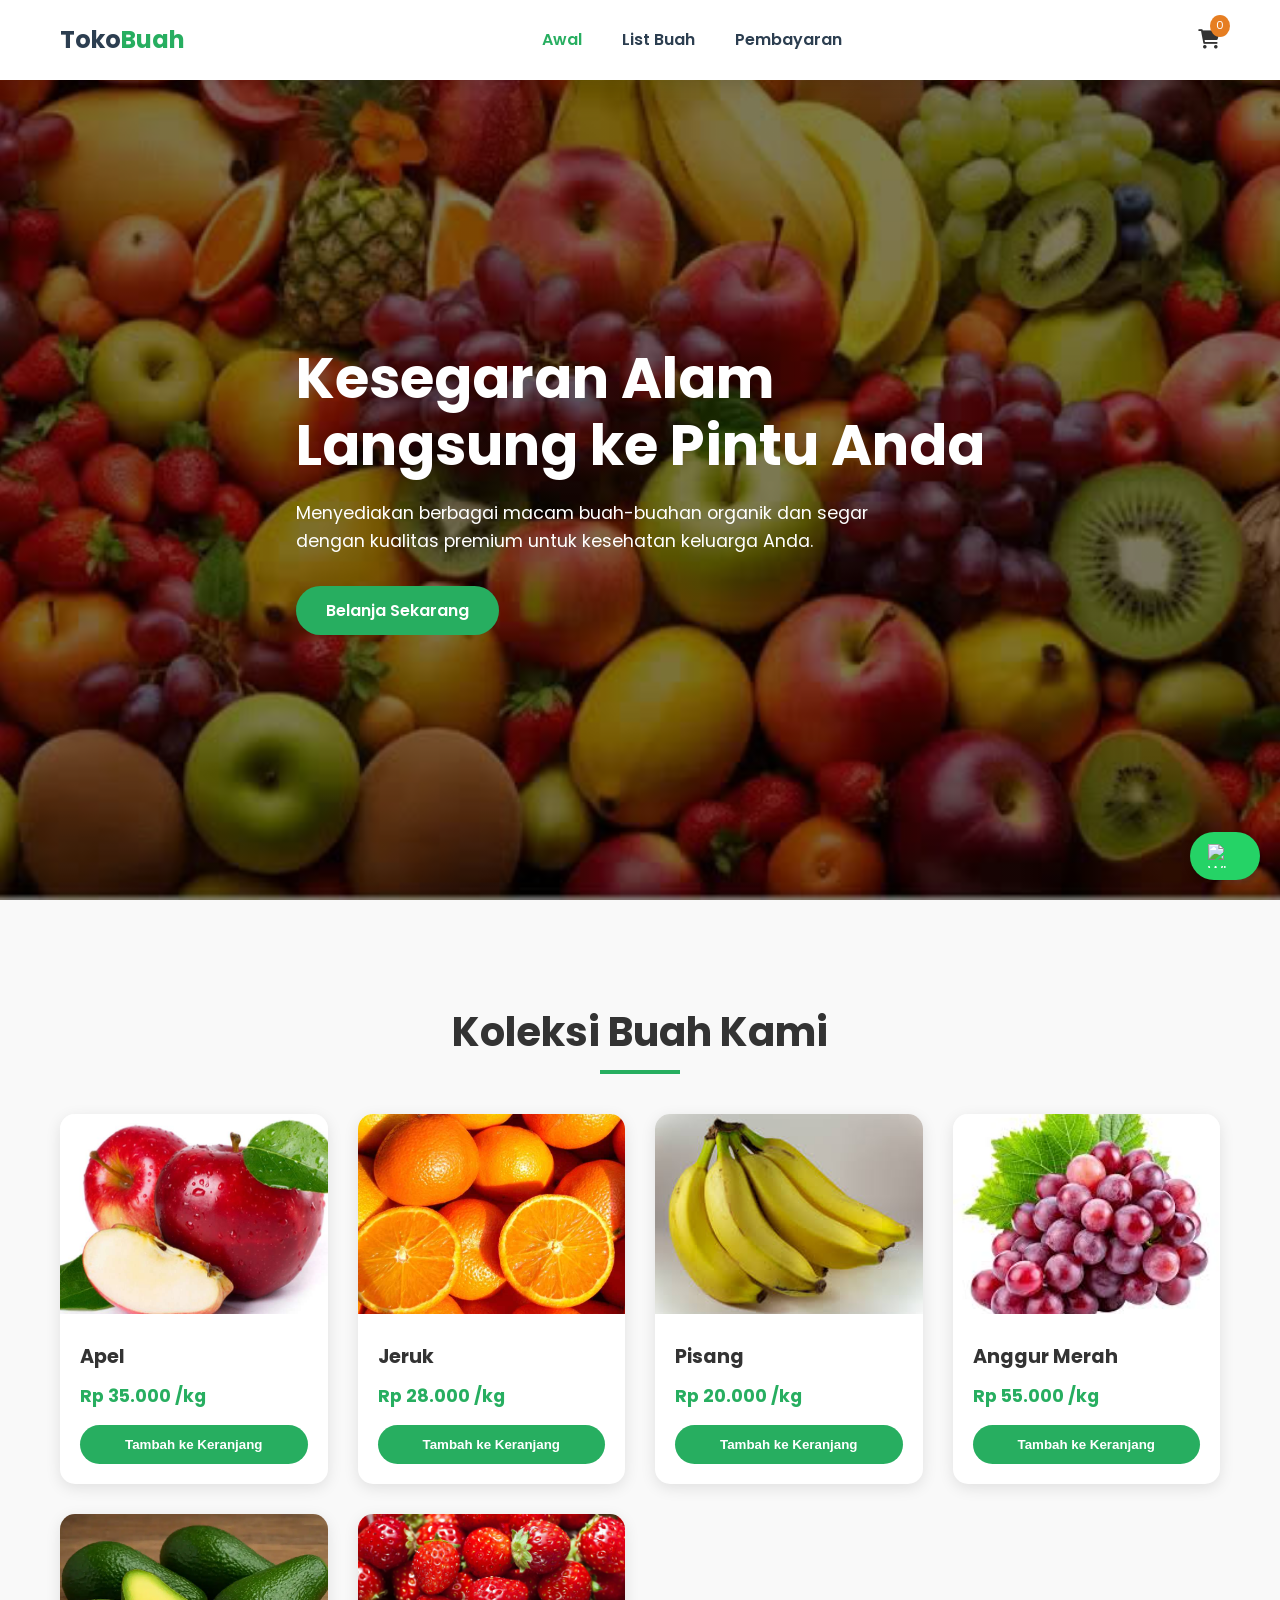
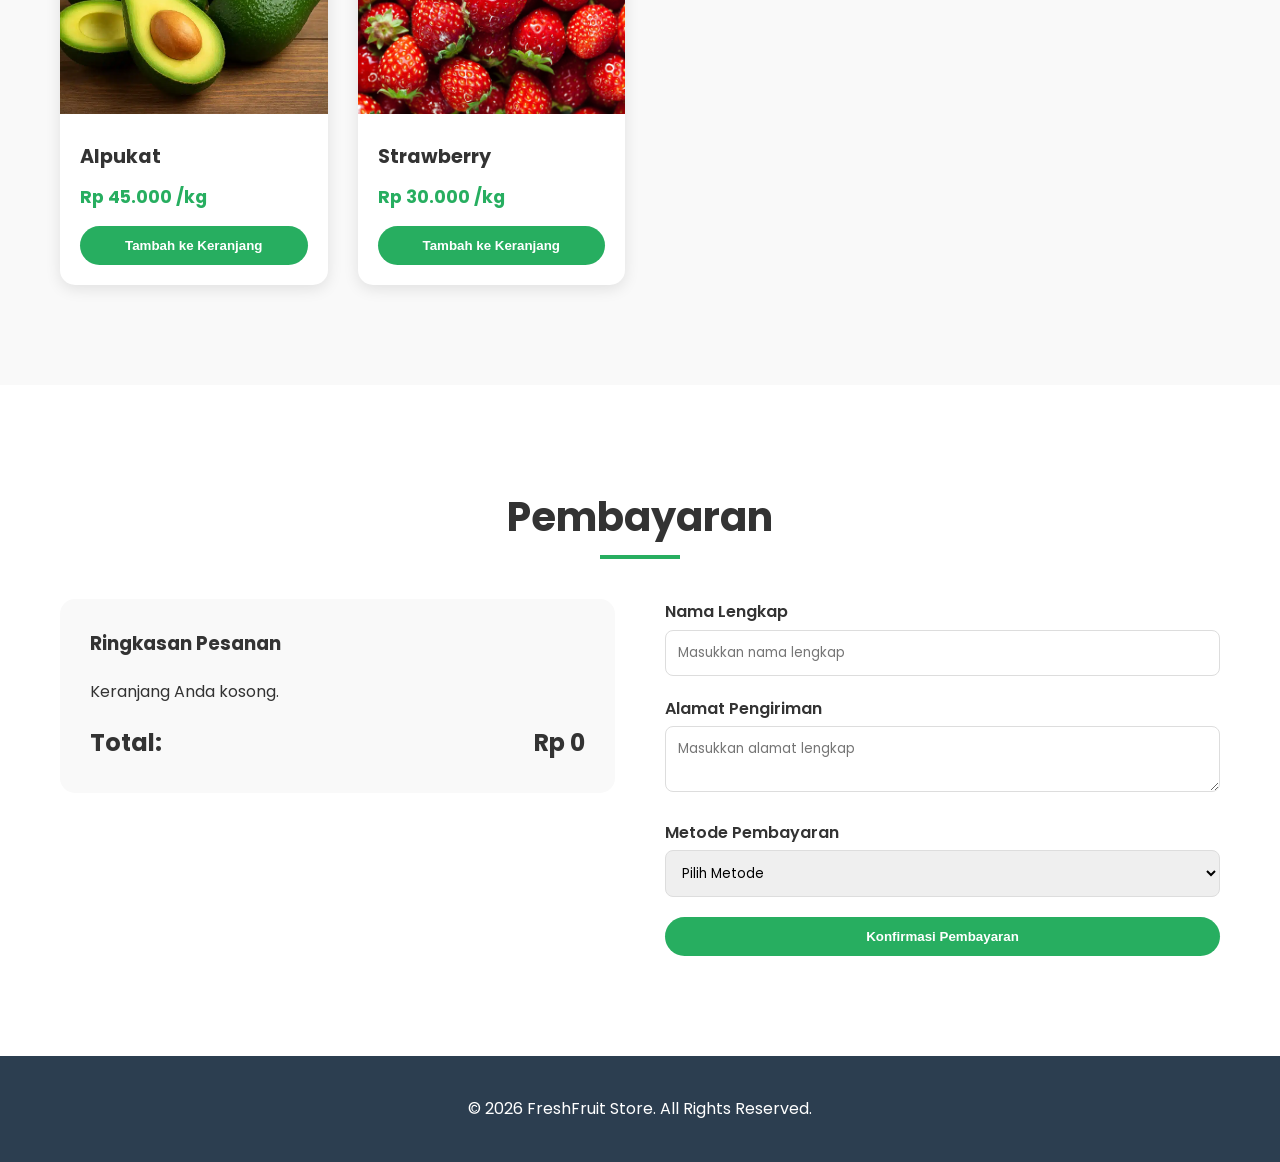
==== index.html @ bcaa4d86 "Add files via upload" ====
<!DOCTYPE html>
<html lang="id">
<head>
    <meta charset="UTF-8">
    <meta name="viewport" content="width=device-width, initial-scale=1.0">
    <title>FreshFruit - Toko Buah Segar Pilihan</title>
    <link rel="stylesheet" href="styles.css">
    <link rel="preconnect" href="https://fonts.googleapis.com">
    <link rel="preconnect" href="https://fonts.gstatic.com" crossorigin>
    <link href="https://fonts.googleapis.com/css2?family=Poppins:wght@300;400;600;700&display=swap" rel="stylesheet">
    <link rel="stylesheet" href="https://cdnjs.cloudflare.com/ajax/libs/font-awesome/6.0.0/css/all.min.css">
    <title>Tombol Whatsapp</title>
</head>
<body>
    <nav class="navbar">
        <div class="container navbar__container">
            <a href="#" class="navbar__logo">Toko<span>Buah</span></a>
            <ul class="navbar__menu">
                <li><a href="#home" class="navbar__link active">Awal</a></li>
                <li><a href="#list" class="navbar__link">List Buah</a></li>
                <li><a href="#checkout" class="navbar__link">Pembayaran</a></li>
            </ul>
            <div class="navbar__cart">
                <i class="fas fa-shopping-cart"></i>
                <span id="cart-count">0</span>
            </div>
        </div>
    </nav>

    <section id="home" class="hero">
        <div class="container hero__content">
            <h1>Kesegaran Alam <br>Langsung ke Pintu Anda</h1>
            <p>Menyediakan berbagai macam buah-buahan organik dan segar dengan kualitas premium untuk kesehatan keluarga Anda.</p>
            <a href="#list" class="btn btn--primary">Belanja Sekarang</a>
        </div>
    </section>

    <section id="list" class="products">
        <div class="container">
            <h2 class="section-title">Koleksi Buah Kami</h2>
            <div class="products__grid" id="product-grid">
                
            </div>
        </div>
    </section>

    <section id="checkout" class="checkout">
        <div class="container">
            <h2 class="section-title">Pembayaran</h2>
            <div class="checkout__wrapper">
                <div class="checkout__summary">
                    <h3>Ringkasan Pesanan</h3>
                    <div id="cart-items" class="cart-items-list">
                        <p class="empty-msg">Keranjang Anda kosong.</p>
                    </div>
                    <div class="checkout__total">
                        <span>Total:</span>
                        <span id="total-price">Rp 0</span>
                    </div>
                </div>
                <form id="payment-form" class="checkout__form">
                    <div class="form-group">
                        <label>Nama Lengkap</label>
                        <input type="text" placeholder="Masukkan nama lengkap" required>
                    </div>
                    <div class="form-group">
                        <label>Alamat Pengiriman</label>
                        <textarea placeholder="Masukkan alamat lengkap" required></textarea>
                    </div>
                    <div class="form-group">
                        <label>Metode Pembayaran</label>
                        <select required>
                            <option value="">Pilih Metode</option>
                            <option value="transfer">Transfer Bank</option>
                            <option value="e-wallet">E-Wallet (OVO/Dana)</option>
                            <option value="cod">Bayar di Tempat (COD)</option>
                        </select>
                    </div>
                    <button type="submit" class="btn btn--success btn--full">Konfirmasi Pembayaran</button>
                </form>
            </div>
        </div>
    </section>

    <footer class="footer">
        <div class="container">
            <p>&copy; 2026 FreshFruit Store. All Rights Reserved.</p>
        </div>
    </footer>
    
</a>
<a href="https://wa.me/6285812775808" target="_blank" class="wa-button">
  <img src="https://cdn-icons-png.flaticon.com/512/733/733585.png" alt="WhatsApp">
  
</a>

    <script src="script.js"></script>
    
</body>
</html>
---- styles.css ----
:root {
    --primary-color: #27ae60;
    --secondary-color: #2ecc71;
    --dark-color: #2c3e50;
    --light-color: #f9f9f9;
    --accent-color: #e67e22;
    --text-color: #333;
    --white: #ffffff;
    --shadow: 0 4px 15px rgba(0,0,0,0.1);
    --transition: all 0.3s ease;
}

* {
    margin: 0;
    padding: 0;
    box-sizing: border-box;
}

body {
    font-family: 'Poppins', sans-serif;
    line-height: 1.6;
    color: var(--text-color);
    background-color: #fff;
    scroll-behavior: smooth;
}

.container {
    max-width: 1200px;
    margin: 0 auto;
    padding: 0 20px;
}

/* Navbar */
.navbar {
    background: var(--white);
    height: 80px;
    display: flex;
    align-items: center;
    position: fixed;
    top: 0;
    width: 100%;
    z-index: 1000;
    box-shadow: var(--shadow);
}

.navbar__container {
    display: flex;
    justify-content: space-between;
    align-items: center;
    width: 100%;
}

.navbar__logo {
    font-size: 1.5rem;
    font-weight: 700;
    text-decoration: none;
    color: var(--dark-color);
}

.navbar__logo span {
    color: var(--primary-color);
}

.navbar__menu {
    display: flex;
    list-style: none;
}

.navbar__link {
    text-decoration: none;
    color: var(--dark-color);
    font-weight: 600;
    padding: 10px 20px;
    transition: var(--transition);
}

.navbar__link:hover, .navbar__link.active {
    color: var(--primary-color);
}

.navbar__cart {
    position: relative;
    cursor: pointer;
    font-size: 1.2rem;
}

#cart-count {
    position: absolute;
    top: -10px;
    right: -10px;
    background: var(--accent-color);
    color: white;
    font-size: 0.7rem;
    padding: 2px 6px;
    border-radius: 50%;
}

/* Hero */
.hero {
    height: 100vh;
    background: linear-gradient(rgba(0,0,0,0.5), rgba(0,0,0,0.5)), url('pngtree-many-fruits-are-placed-next-to-each-other-in-different-piles-image_2972213.jpg') center/cover;
    display: flex;
    align-items: center;
    color: var(--white);
    padding-top: 80px;
}

.hero__content h1 {
    font-size: 3.5rem;
    margin-bottom: 20px;
    line-height: 1.2;
}

.hero__content p {
    font-size: 1.1rem;
    margin-bottom: 30px;
    max-width: 600px;
}

/* Products */
.products {
    padding: 100px 0;
    background: var(--light-color);
}

.section-title {
    text-align: center;
    margin-bottom: 50px;
    font-size: 2.5rem;
    position: relative;
}

.section-title::after {
    content: '';
    width: 80px;
    height: 4px;
    background: var(--primary-color);
    position: absolute;
    bottom: -10px;
    left: 50%;
    transform: translateX(-50%);
}

.products__grid {
    display: grid;
    grid-template-columns: repeat(auto-fit, minmax(250px, 1fr));
    gap: 30px;
}

.card {
    background: var(--white);
    border-radius: 15px;
    overflow: hidden;
    box-shadow: var(--shadow);
    transition: var(--transition);
}

.card:hover {
    transform: translateY(-10px);
}

.card__img {
    width: 100%;
    height: 200px;
    object-fit: cover;
}

.card__info {
    padding: 20px;
}

.card__title {
    font-size: 1.2rem;
    margin-bottom: 10px;
}

.card__price {
    color: var(--primary-color);
    font-weight: 700;
    font-size: 1.1rem;
    margin-bottom: 15px;
    display: block;
}

/* Buttons */
.btn {
    display: inline-block;
    padding: 12px 30px;
    border-radius: 30px;
    text-decoration: none;
    font-weight: 600;
    cursor: pointer;
    transition: var(--transition);
    border: none;
}

.btn--primary {
    background: var(--primary-color);
    color: var(--white);
}

.btn--primary:hover {
    background: var(--secondary-color);
}

.btn--success {
    background: var(--primary-color);
    color: white;
}

.btn--full {
    width: 100%;
}

/* Checkout */
.checkout {
    padding: 100px 0;
}

.checkout__wrapper {
    display: grid;
    grid-template-columns: 1fr 1fr;
    gap: 50px;
    align-items: start;
}

.checkout__summary {
    background: var(--light-color);
    padding: 30px;
    border-radius: 15px;
}

.cart-items-list {
    margin: 20px 0;
}

.cart-item {
    display: flex;
    justify-content: space-between;
    margin-bottom: 10px;
    padding-bottom: 10px;
    border-bottom: 1px solid #ddd;
}

.checkout__total {
    font-size: 1.5rem;
    font-weight: 700;
    display: flex;
    justify-content: space-between;
    margin-top: 20px;
}

.form-group {
    margin-bottom: 20px;
}

.form-group label {
    display: block;
    margin-bottom: 5px;
    font-weight: 600;
}

.form-group input, .form-group textarea, .form-group select {
    width: 100%;
    padding: 12px;
    border: 1px solid #ddd;
    border-radius: 8px;
    font-family: inherit;
}

.footer {
    background: var(--dark-color);
    color: white;
    text-align: center;
    padding: 40px 0;
}

@media (max-width: 768px) {
    .checkout__wrapper {
        grid-template-columns: 1fr;
    }
    .hero__content h1 {
        font-size: 2.5rem;
    }
    .navbar__menu {
        display: none; /* Simplification for mobile */
    }

}
.wa-button {
  position: fixed;
  bottom: 20px;
  right: 20px;
  background-color: #25D366;
  color: white;
  border-radius: 50px;
  padding: 12px 18px;
  display: flex;
  align-items: center;
  text-decoration: none;
  font-family: Arial, sans-serif;
  box-shadow: 0 4px 6px rgba(0,0,0,0.2);
  transition: 0.3s;
}

.wa-button:hover {
  background-color: #1ebe5d;
}

.wa-button img {
  width: 24px;
  height: 24px;
  margin-right: 10px;
}
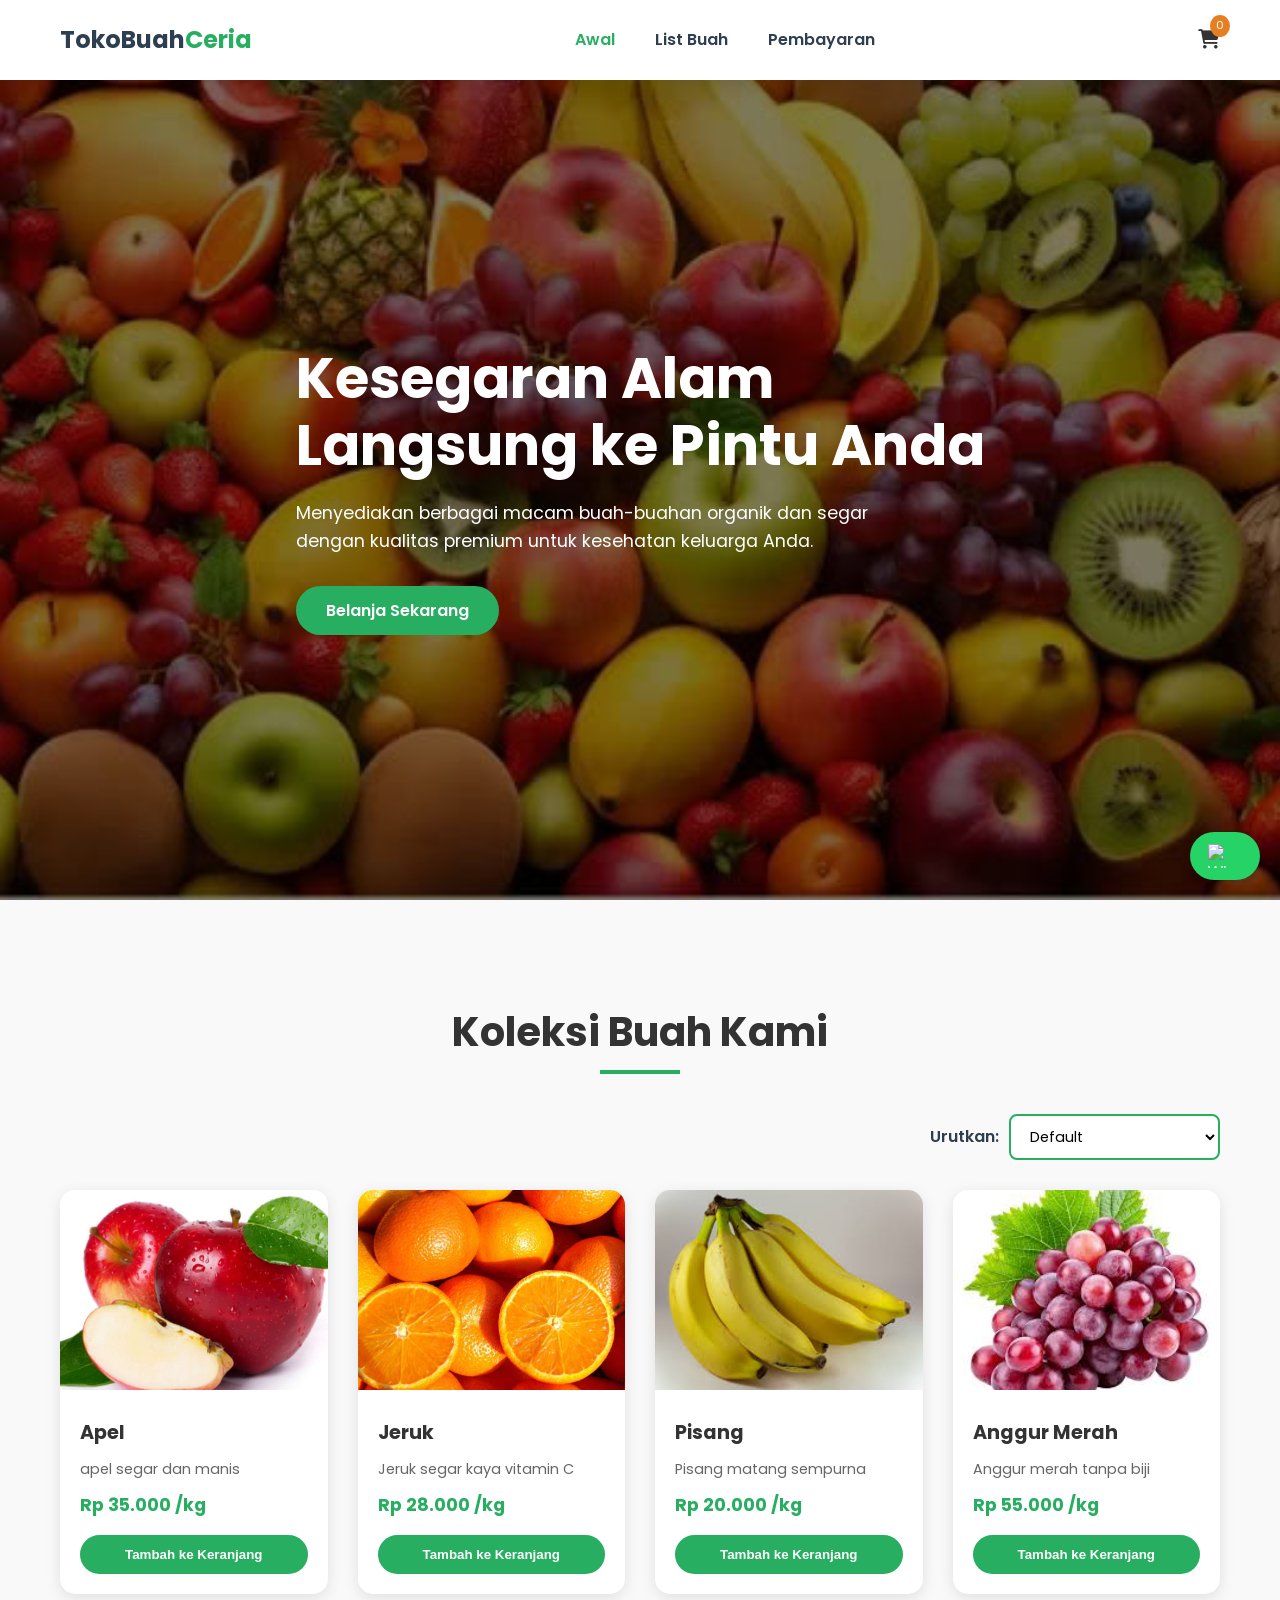
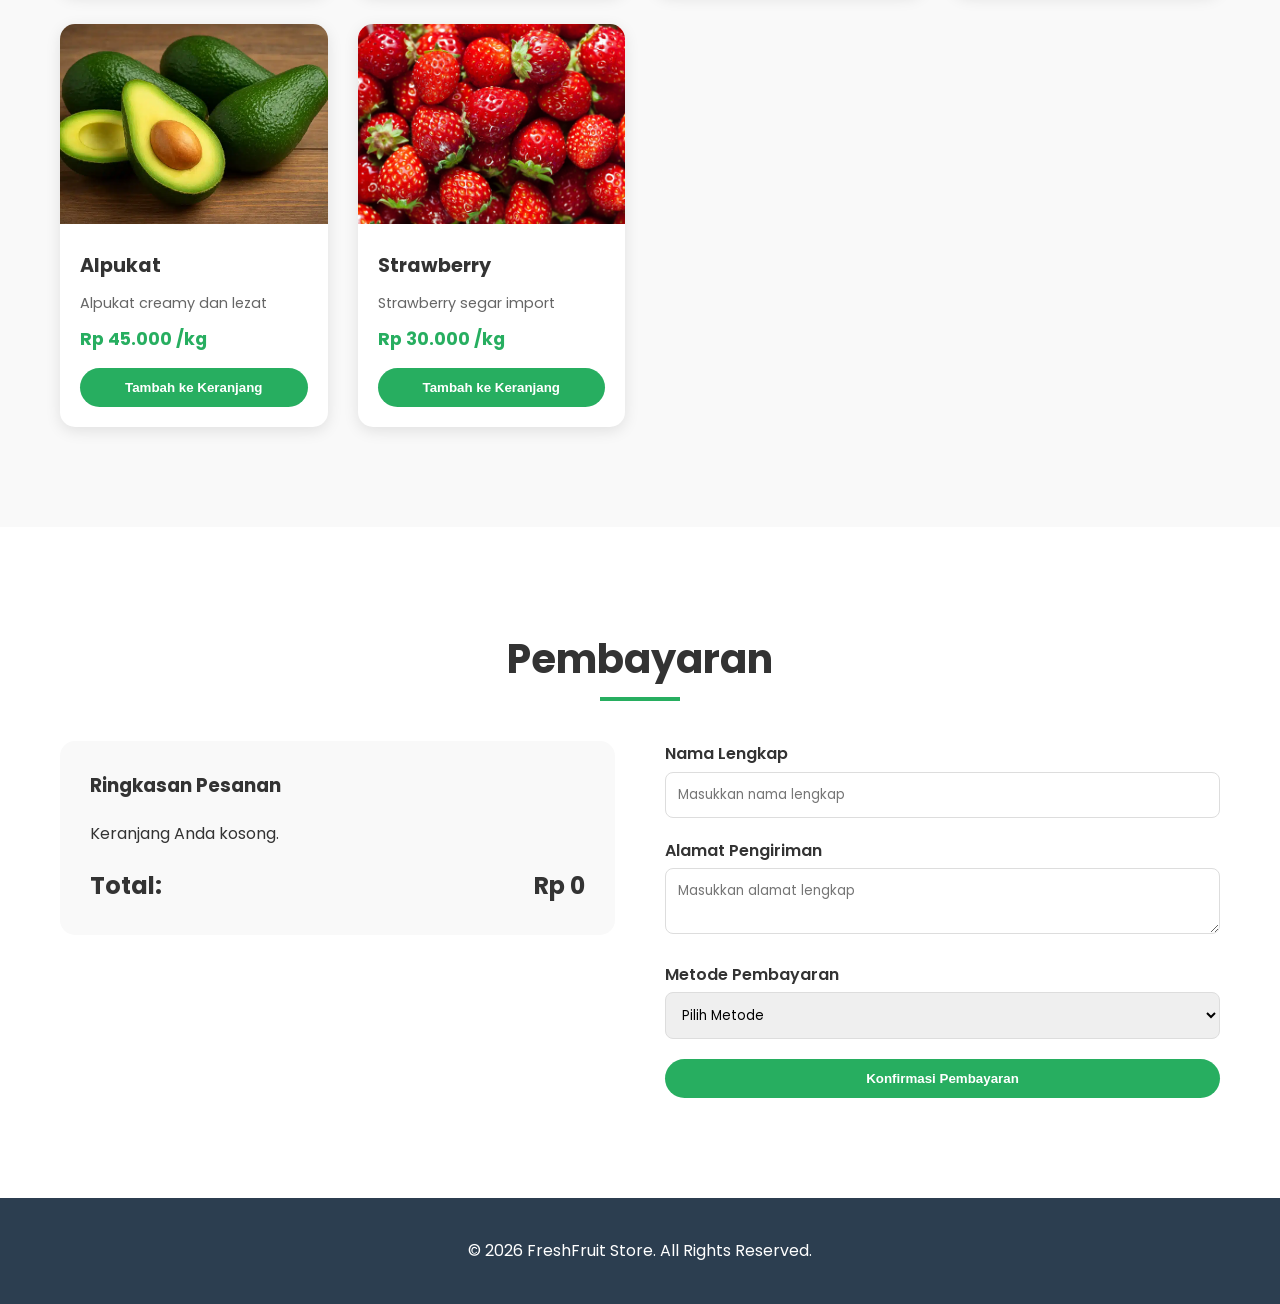
==== commit d2971641: "Add files via upload" ====
--- a/index.html
+++ b/index.html
@@ -14,7 +14,7 @@
 <body>
     <nav class="navbar">
         <div class="container navbar__container">
-            <a href="#" class="navbar__logo">Toko<span>Buah</span></a>
+            <a href="#" class="navbar__logo">TokoBuah<span>Ceria</span></a>
             <ul class="navbar__menu">
                 <li><a href="#home" class="navbar__link active">Awal</a></li>
                 <li><a href="#list" class="navbar__link">List Buah</a></li>
@@ -38,6 +38,14 @@
     <section id="list" class="products">
         <div class="container">
             <h2 class="section-title">Koleksi Buah Kami</h2>
+            <div class="products__sort">
+                <label for="sort-price">Urutkan:</label>
+                <select id="sort-price" class="sort-select" onchange="sortProducts(this.value)">
+                    <option value="default">Default</option>
+                    <option value="low-high">Termurah - Termahal</option>
+                    <option value="high-low">Termahal - Termurah</option>
+                </select>
+            </div>
             <div class="products__grid" id="product-grid">
                 
             </div>
@@ -94,7 +102,8 @@
   
 </a>
 
-    <script src="script.js"></script>
+     <script src="script.js"></script> 
+     <!-- <script src="coba.js"></script> -->
     
 </body>
 </html>
--- a/styles.css
+++ b/styles.css
@@ -123,6 +123,39 @@
     background: var(--light-color);
 }
 
+.products__sort {
+    display: flex;
+    align-items: center;
+    justify-content: flex-end;
+    margin-bottom: 30px;
+    gap: 10px;
+}
+
+.products__sort label {
+    font-weight: 600;
+    color: var(--dark-color);
+}
+
+.sort-select {
+    padding: 10px 15px;
+    border: 2px solid var(--primary-color);
+    border-radius: 8px;
+    font-family: 'Poppins', sans-serif;
+    font-size: 0.9rem;
+    background: var(--white);
+    cursor: pointer;
+    transition: var(--transition);
+}
+
+.sort-select:hover {
+    border-color: var(--secondary-color);
+}
+
+.sort-select:focus {
+    outline: none;
+    box-shadow: 0 0 0 3px rgba(39, 174, 96, 0.2);
+}
+
 .section-title {
     text-align: center;
     margin-bottom: 50px;
@@ -174,6 +207,12 @@
     margin-bottom: 10px;
 }
 
+.card__description {
+    color: #666;
+    font-size: 0.9rem;
+    margin-bottom: 10px;
+}
+
 .card__price {
     color: var(--primary-color);
     font-weight: 700;
@@ -236,10 +275,20 @@
 
 .cart-item {
     display: flex;
-    justify-content: space-between;
+    flex-direction: column;
     margin-bottom: 10px;
     padding-bottom: 10px;
     border-bottom: 1px solid #ddd;
+}
+
+.cart-item span:first-child {
+    font-weight: 600;
+}
+
+.cart-item p {
+    font-size: 0.85rem;
+    color: #666;
+    margin-top: 5px;
 }
 
 .checkout__total {
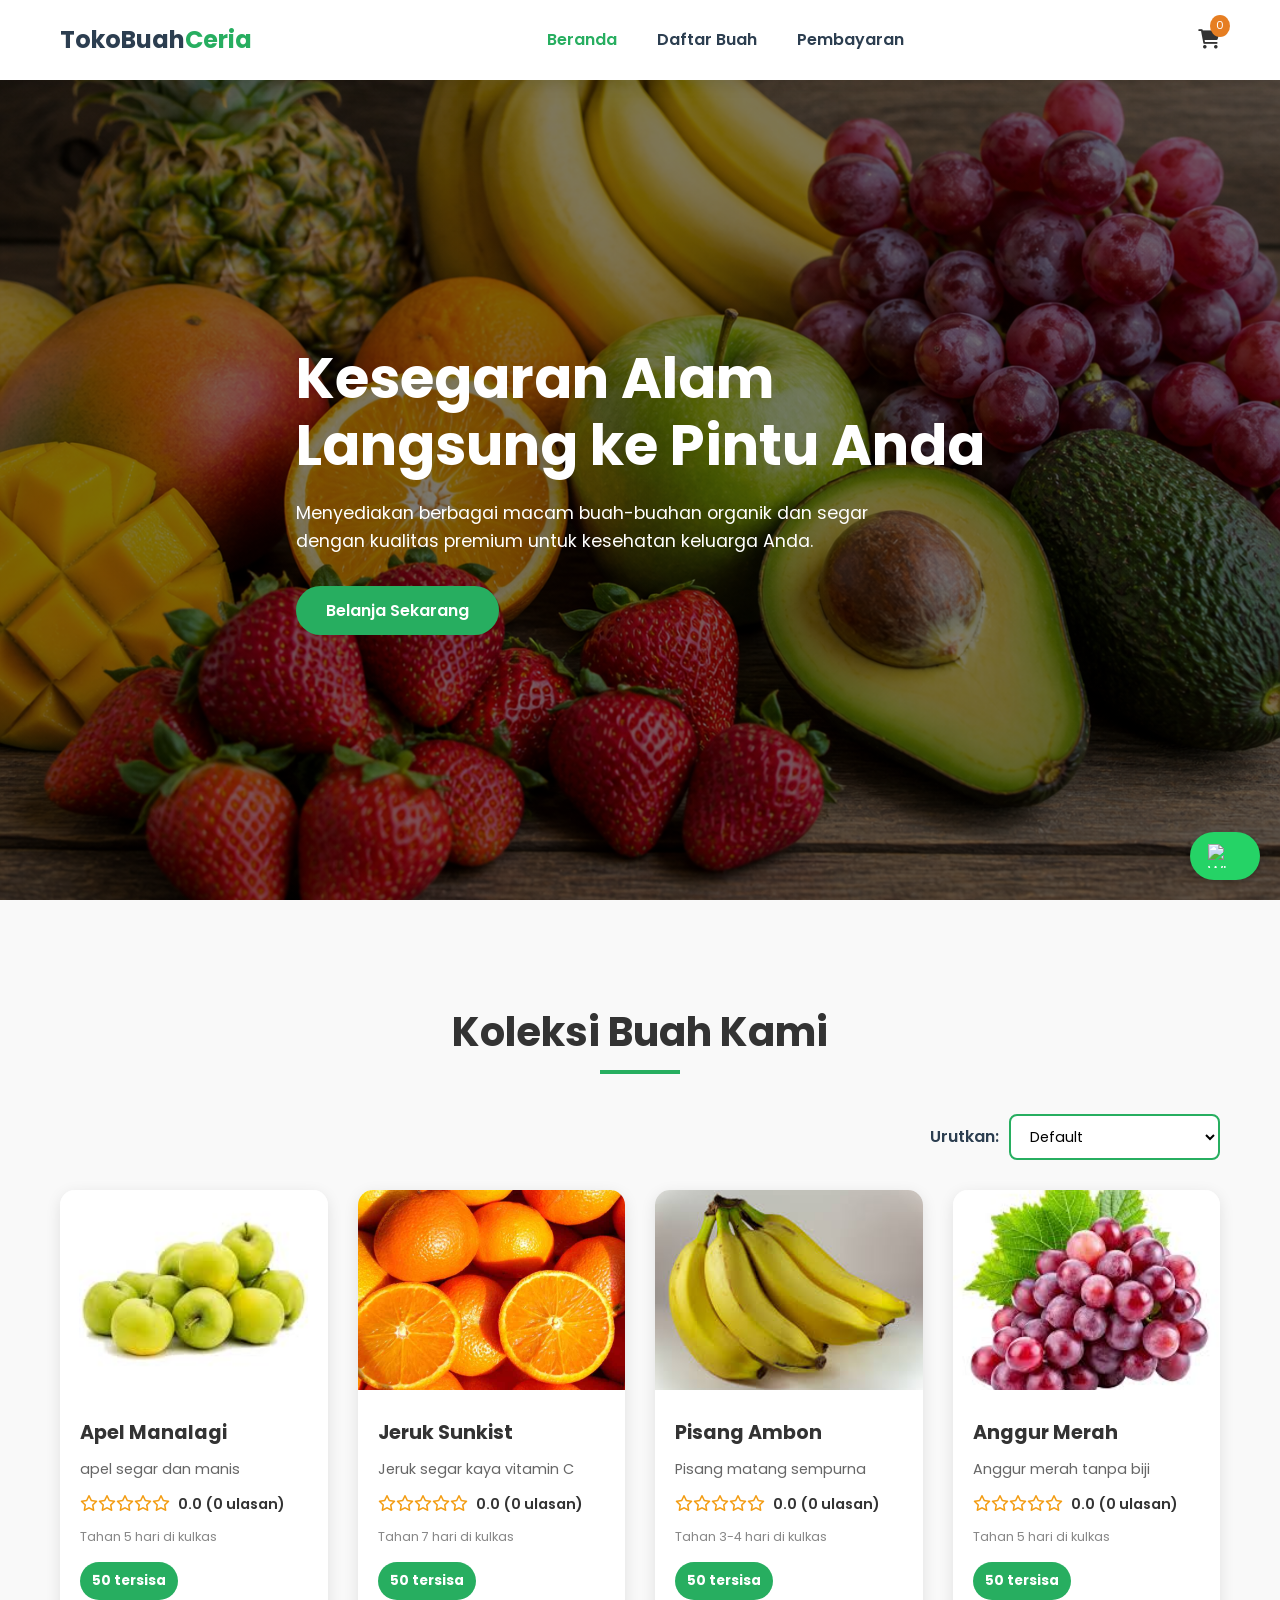
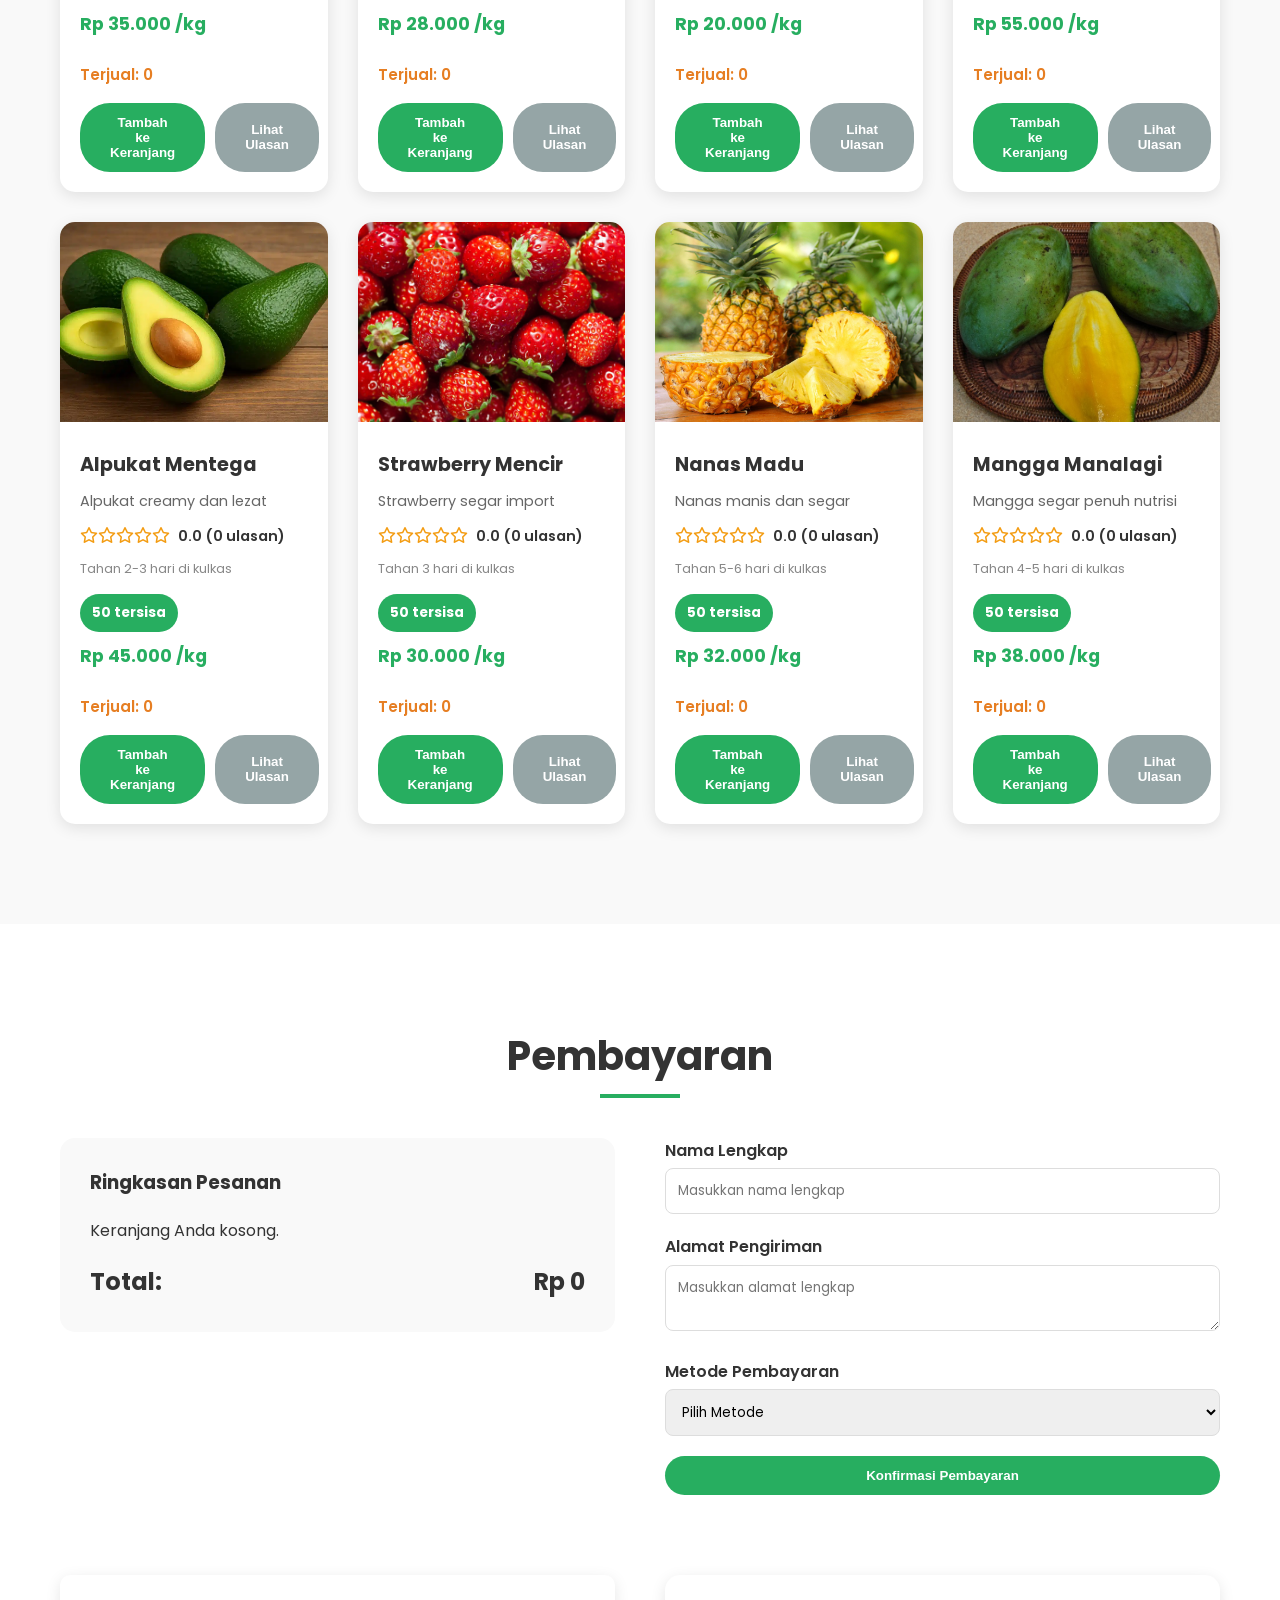
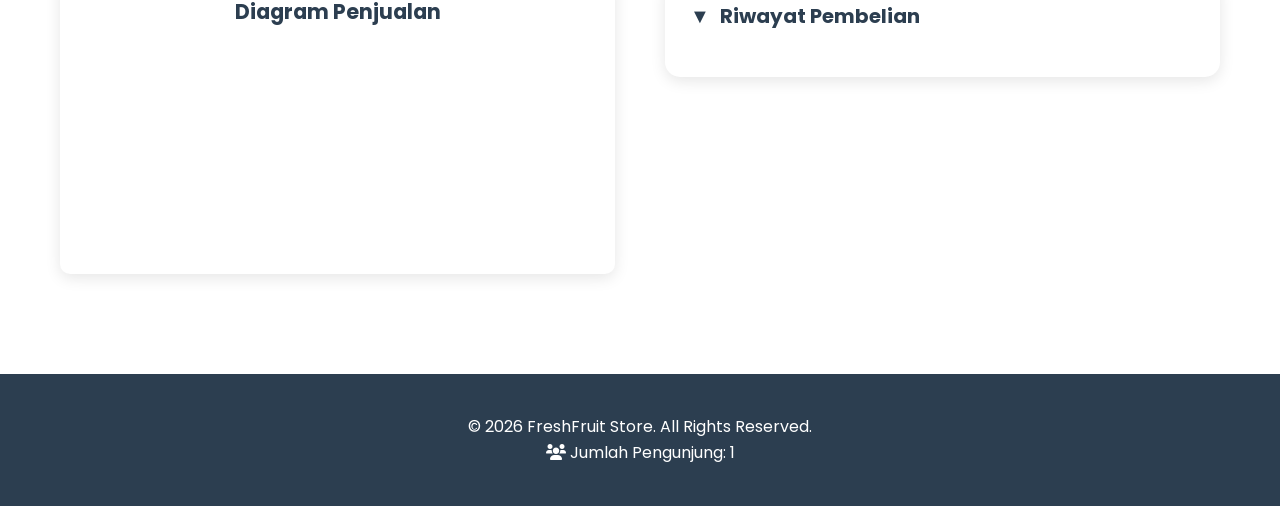
==== commit 2d05a4eb: "Add files via upload" ====
--- a/index.html
+++ b/index.html
@@ -1,4 +1,4 @@
-<!DOCTYPE html>
+<!DOCTYPE html> 
 <html lang="id">
 <head>
     <meta charset="UTF-8">
@@ -9,6 +9,7 @@
     <link rel="preconnect" href="https://fonts.gstatic.com" crossorigin>
     <link href="https://fonts.googleapis.com/css2?family=Poppins:wght@300;400;600;700&display=swap" rel="stylesheet">
     <link rel="stylesheet" href="https://cdnjs.cloudflare.com/ajax/libs/font-awesome/6.0.0/css/all.min.css">
+    <script src="https://cdn.jsdelivr.net/npm/chart.js"></script>
     <title>Tombol Whatsapp</title>
 </head>
 <body>
@@ -16,8 +17,8 @@
         <div class="container navbar__container">
             <a href="#" class="navbar__logo">TokoBuah<span>Ceria</span></a>
             <ul class="navbar__menu">
-                <li><a href="#home" class="navbar__link active">Awal</a></li>
-                <li><a href="#list" class="navbar__link">List Buah</a></li>
+                <li><a href="#home" class="navbar__link active">Beranda</a></li>
+                <li><a href="#list" class="navbar__link">Daftar Buah</a></li>
                 <li><a href="#checkout" class="navbar__link">Pembayaran</a></li>
             </ul>
             <div class="navbar__cart">
@@ -86,6 +87,16 @@
                     </div>
                     <button type="submit" class="btn btn--success btn--full">Konfirmasi Pembayaran</button>
                 </form>
+                <div class="checkout__chart">
+                    <h3>Diagram Penjualan</h3>
+                    <canvas id="salesChart" width="1000" height="400"></canvas>
+                </div>
+                <details class="checkout__history">
+                    <summary>Riwayat Pembelian</summary>
+                    <div id="purchase-history" class="history__list">
+                        <p class="empty-msg">Belum ada riwayat transaksi.</p>
+                    </div>
+                </details>
             </div>
         </div>
     </section>
@@ -93,17 +104,16 @@
     <footer class="footer">
         <div class="container">
             <p>&copy; 2026 FreshFruit Store. All Rights Reserved.</p>
+            <p class="visitor-counter">
+                <i class="fas fa-users"></i> Jumlah Pengunjung: <span id="visitor-count">0</span>
+            </p>
         </div>
     </footer>
     
-</a>
 <a href="https://wa.me/6285812775808" target="_blank" class="wa-button">
   <img src="https://cdn-icons-png.flaticon.com/512/733/733585.png" alt="WhatsApp">
-  
 </a>
 
-     <script src="script.js"></script> 
-     <!-- <script src="coba.js"></script> -->
-    
+    <script src="script.js"></script>
 </body>
 </html>
--- a/styles.css
+++ b/styles.css
@@ -95,10 +95,14 @@
     border-radius: 50%;
 }
 
+.navbar__cart:hover {
+    color: var(--primary-color);
+}
+
 /* Hero */
 .hero {
     height: 100vh;
-    background: linear-gradient(rgba(0,0,0,0.5), rgba(0,0,0,0.5)), url('pngtree-many-fruits-are-placed-next-to-each-other-in-different-piles-image_2972213.jpg') center/cover;
+    background: linear-gradient(rgba(0,0,0,0.5), rgba(0,0,0,0.5)), url('ChatGPT Image May 5, 2026, 01_21_24 PM.png') center/cover;
     display: flex;
     align-items: center;
     color: var(--white);
@@ -121,6 +125,14 @@
 .products {
     padding: 100px 0;
     background: var(--light-color);
+}
+
+.card__sold {
+    display: inline-block;
+    margin-top: 10px;
+    font-size: 0.95rem;
+    color: var(--accent-color);
+    font-weight: 600;
 }
 
 .products__sort {
@@ -213,12 +225,63 @@
     margin-bottom: 10px;
 }
 
+.card__rating {
+    display: flex;
+    align-items: center;
+    gap: 8px;
+    margin-bottom: 10px;
+}
+
+.stars {
+    color: #f39c12;
+    font-size: 1rem;
+}
+
+.rating-value {
+    font-size: 0.9rem;
+    color: var(--text-color);
+    font-weight: 600;
+}
+
+.card__shelf-life {
+    display: block;
+    font-size: 0.8rem;
+    color: #888;
+    margin-bottom: 5px;
+}
+
 .card__price {
     color: var(--primary-color);
     font-weight: 700;
     font-size: 1.1rem;
     margin-bottom: 15px;
     display: block;
+}
+
+.card__stock {
+    display: inline-block;
+    margin: 10px 0;
+    padding: 8px 12px;
+    border-radius: 999px;
+    font-size: 0.85rem;
+    font-weight: 700;
+    color: var(--white);
+}
+
+.card__stock--high {
+    background: #27ae60;
+}
+
+.card__stock--medium {
+    background: #f39c12;
+}
+
+.card__stock--low {
+    background: #e67e22;
+}
+
+.card__stock--out {
+    background: #c0392b;
 }
 
 /* Buttons */
@@ -247,6 +310,18 @@
     color: white;
 }
 
+.btn--danger {
+    background: #e74c3c;
+    color: #ffffff;
+    padding: 8px 16px;
+    border-radius: 20px;
+    font-size: 0.85rem;
+}
+
+.btn--danger:hover {
+    background: #c0392b;
+}
+
 .btn--full {
     width: 100%;
 }
@@ -281,6 +356,14 @@
     border-bottom: 1px solid #ddd;
 }
 
+.cart-item__top {
+    display: flex;
+    justify-content: space-between;
+    align-items: center;
+    gap: 10px;
+    margin-bottom: 8px;
+}
+
 .cart-item span:first-child {
     font-weight: 600;
 }
@@ -297,6 +380,96 @@
     display: flex;
     justify-content: space-between;
     margin-top: 20px;
+}
+
+.checkout__chart {
+    margin-top: 30px;
+    padding: 20px;
+    background: var(--white);
+    border-radius: 10px;
+    box-shadow: var(--shadow);
+    display: flex;
+    flex-direction: column;
+    align-items: center;
+}
+
+.checkout__chart h3 {
+    margin-bottom: 20px;
+    font-size: 1.3rem;
+    color: var(--dark-color);
+    text-align: center;
+}
+
+.checkout__chart canvas {
+    max-width: 100%;
+    height: auto;
+}
+
+.checkout__history {
+    margin-top: 30px;
+    padding: 25px;
+    background: var(--white);
+    border-radius: 15px;
+    box-shadow: var(--shadow);
+}
+
+.checkout__history summary {
+    font-size: 1.25rem;
+    font-weight: 700;
+    color: var(--dark-color);
+    cursor: pointer;
+    margin-bottom: 20px;
+    list-style: none;
+}
+
+.checkout__history summary::-webkit-details-marker {
+    display: none;
+}
+
+.checkout__history summary::before {
+    content: '▼';
+    display: inline-block;
+    margin-right: 10px;
+    transition: transform 0.3s ease;
+}
+
+.checkout__history[open] summary::before {
+    transform: rotate(180deg);
+}
+
+.history__list {
+    display: grid;
+    gap: 15px;
+}
+
+.history-item {
+    background: var(--light-color);
+    border-radius: 12px;
+    padding: 18px;
+}
+
+.history-item__header {
+    display: flex;
+    justify-content: space-between;
+    align-items: center;
+    gap: 20px;
+    margin-bottom: 12px;
+}
+
+.history-item__date {
+    font-weight: 700;
+    color: var(--dark-color);
+}
+
+.history-item__total {
+    font-weight: 700;
+    color: var(--primary-color);
+}
+
+.history-item__details p {
+    margin-bottom: 8px;
+    color: #555;
+    font-size: 0.95rem;
 }
 
 .form-group {
@@ -360,4 +533,172 @@
   width: 24px;
   height: 24px;
   margin-right: 10px;
+}
+
+/* Review System Styles */
+.card__actions {
+    display: flex;
+    gap: 10px;
+    margin-top: 15px;
+}
+
+.btn--secondary {
+    background: #95a5a6;
+    color: white;
+}
+
+.btn--secondary:hover {
+    background: #7f8c8d;
+}
+
+.review-modal {
+    position: fixed;
+    top: 0;
+    left: 0;
+    width: 100%;
+    height: 100%;
+    z-index: 1000;
+    display: flex;
+    align-items: center;
+    justify-content: center;
+}
+
+.review-modal__overlay {
+    position: absolute;
+    top: 0;
+    left: 0;
+    width: 100%;
+    height: 100%;
+    background: rgba(0, 0, 0, 0.7);
+}
+
+.review-modal__content {
+    position: relative;
+    background: white;
+    border-radius: 15px;
+    max-width: 600px;
+    width: 90%;
+    max-height: 80vh;
+    overflow-y: auto;
+    box-shadow: 0 10px 30px rgba(0, 0, 0, 0.3);
+}
+
+.review-modal__header {
+    display: flex;
+    justify-content: space-between;
+    align-items: center;
+    padding: 20px;
+    border-bottom: 1px solid #eee;
+}
+
+.review-modal__header h3 {
+    margin: 0;
+    color: var(--dark-color);
+}
+
+.close-btn {
+    background: none;
+    border: none;
+    font-size: 24px;
+    cursor: pointer;
+    color: #666;
+    padding: 0;
+    width: 30px;
+    height: 30px;
+    display: flex;
+    align-items: center;
+    justify-content: center;
+}
+
+.close-btn:hover {
+    color: var(--primary-color);
+}
+
+.review-modal__body {
+    padding: 20px;
+}
+
+.review-form, .reviews-list {
+    margin-bottom: 30px;
+}
+
+.review-form h4, .reviews-list h4 {
+    margin-bottom: 15px;
+    color: var(--dark-color);
+    font-size: 1.2rem;
+}
+
+.rating-input {
+    display: flex;
+    gap: 5px;
+}
+
+.rating-input input[type="radio"] {
+    display: none;
+}
+
+.rating-input label {
+    color: #ddd;
+    font-size: 20px;
+    cursor: pointer;
+    transition: color 0.2s;
+}
+
+.rating-input input[type="radio"]:checked ~ label,
+.rating-input label:hover,
+.rating-input label:hover ~ label {
+    color: #f39c12;
+}
+
+.rating-input input[type="radio"]:checked ~ label {
+    color: #f39c12;
+}
+
+.review-item {
+    background: var(--light-color);
+    border-radius: 10px;
+    padding: 15px;
+    margin-bottom: 15px;
+}
+
+.review-header {
+    display: flex;
+    justify-content: space-between;
+    align-items: center;
+    margin-bottom: 10px;
+}
+
+.review-author {
+    font-weight: 600;
+    color: var(--dark-color);
+}
+
+.review-rating {
+    display: flex;
+    align-items: center;
+    gap: 5px;
+}
+
+.rating-number {
+    font-size: 0.9rem;
+    color: #666;
+    margin-left: 5px;
+}
+
+.review-comment {
+    color: #555;
+    margin-bottom: 8px;
+    line-height: 1.4;
+}
+
+.review-date {
+    font-size: 0.8rem;
+    color: #888;
+}
+
+.no-reviews {
+    text-align: center;
+    color: #666;
+    font-style: italic;
+    padding: 20px;
 }
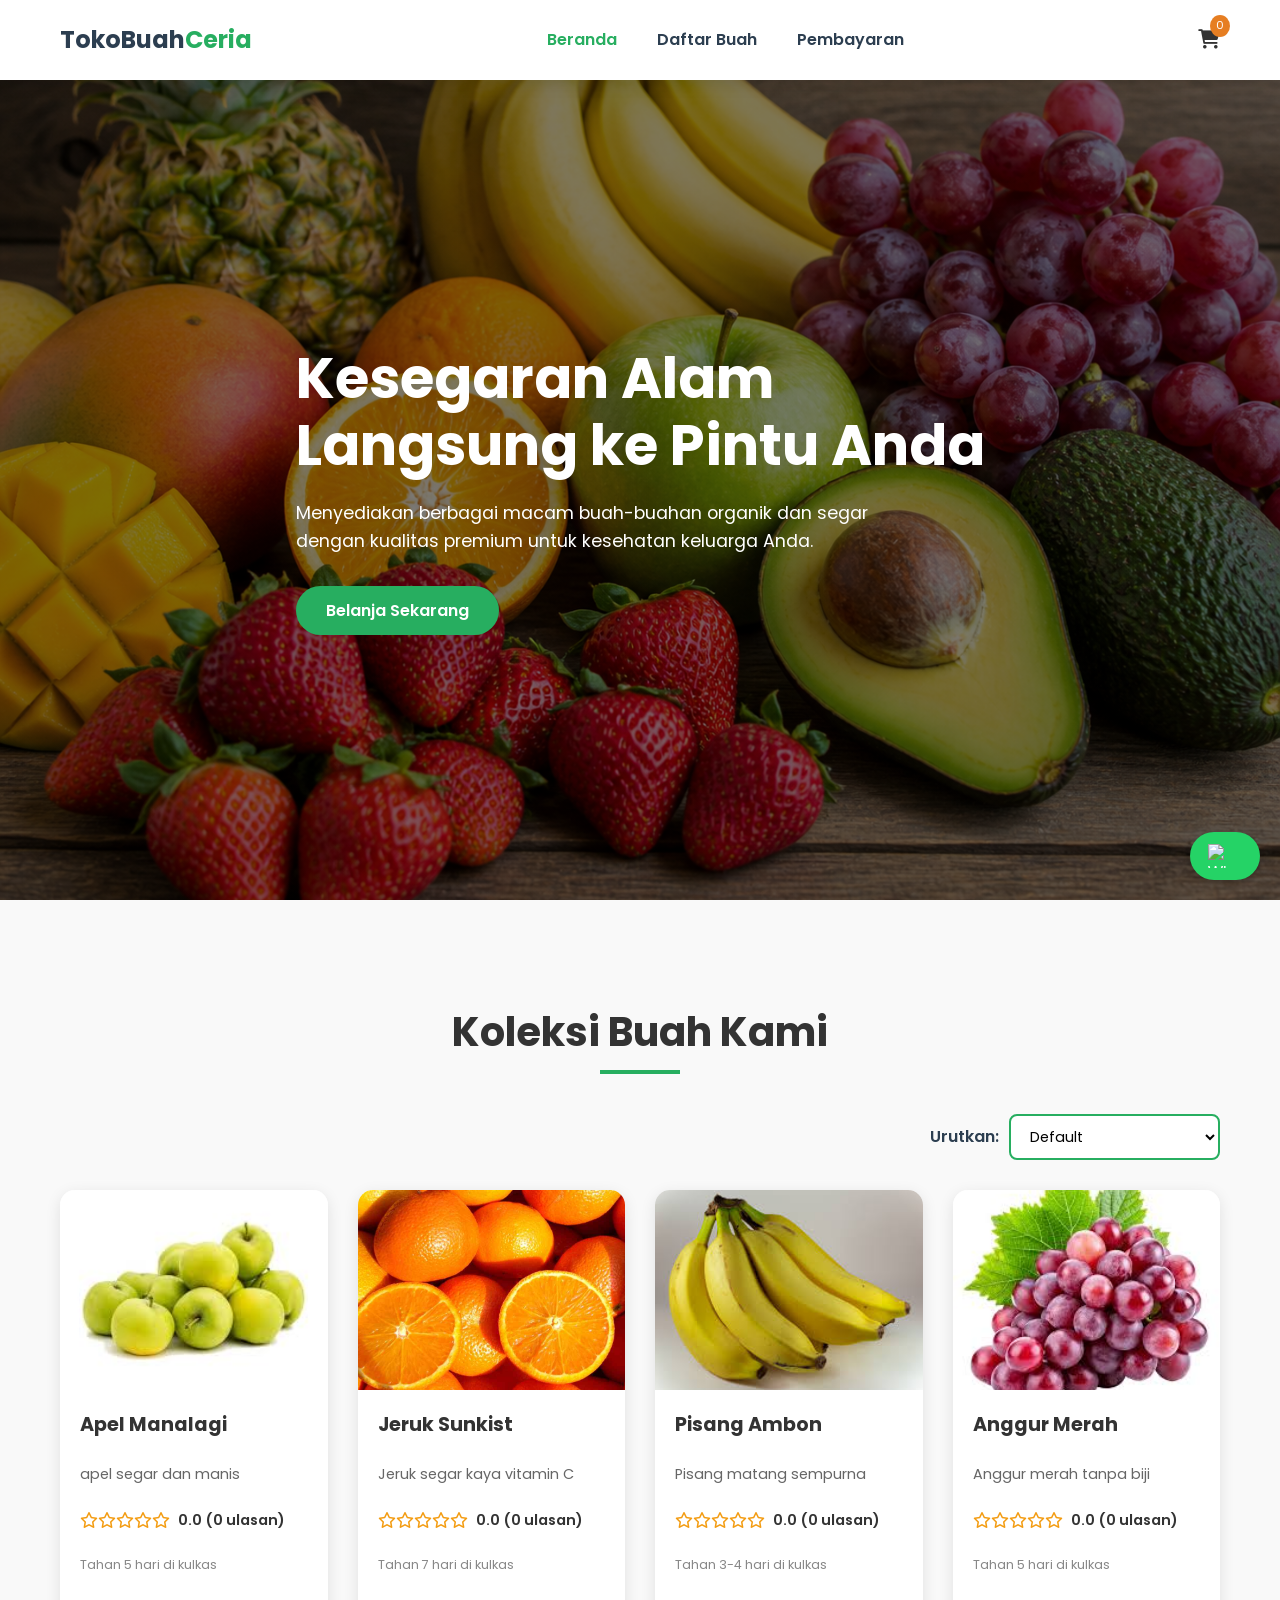
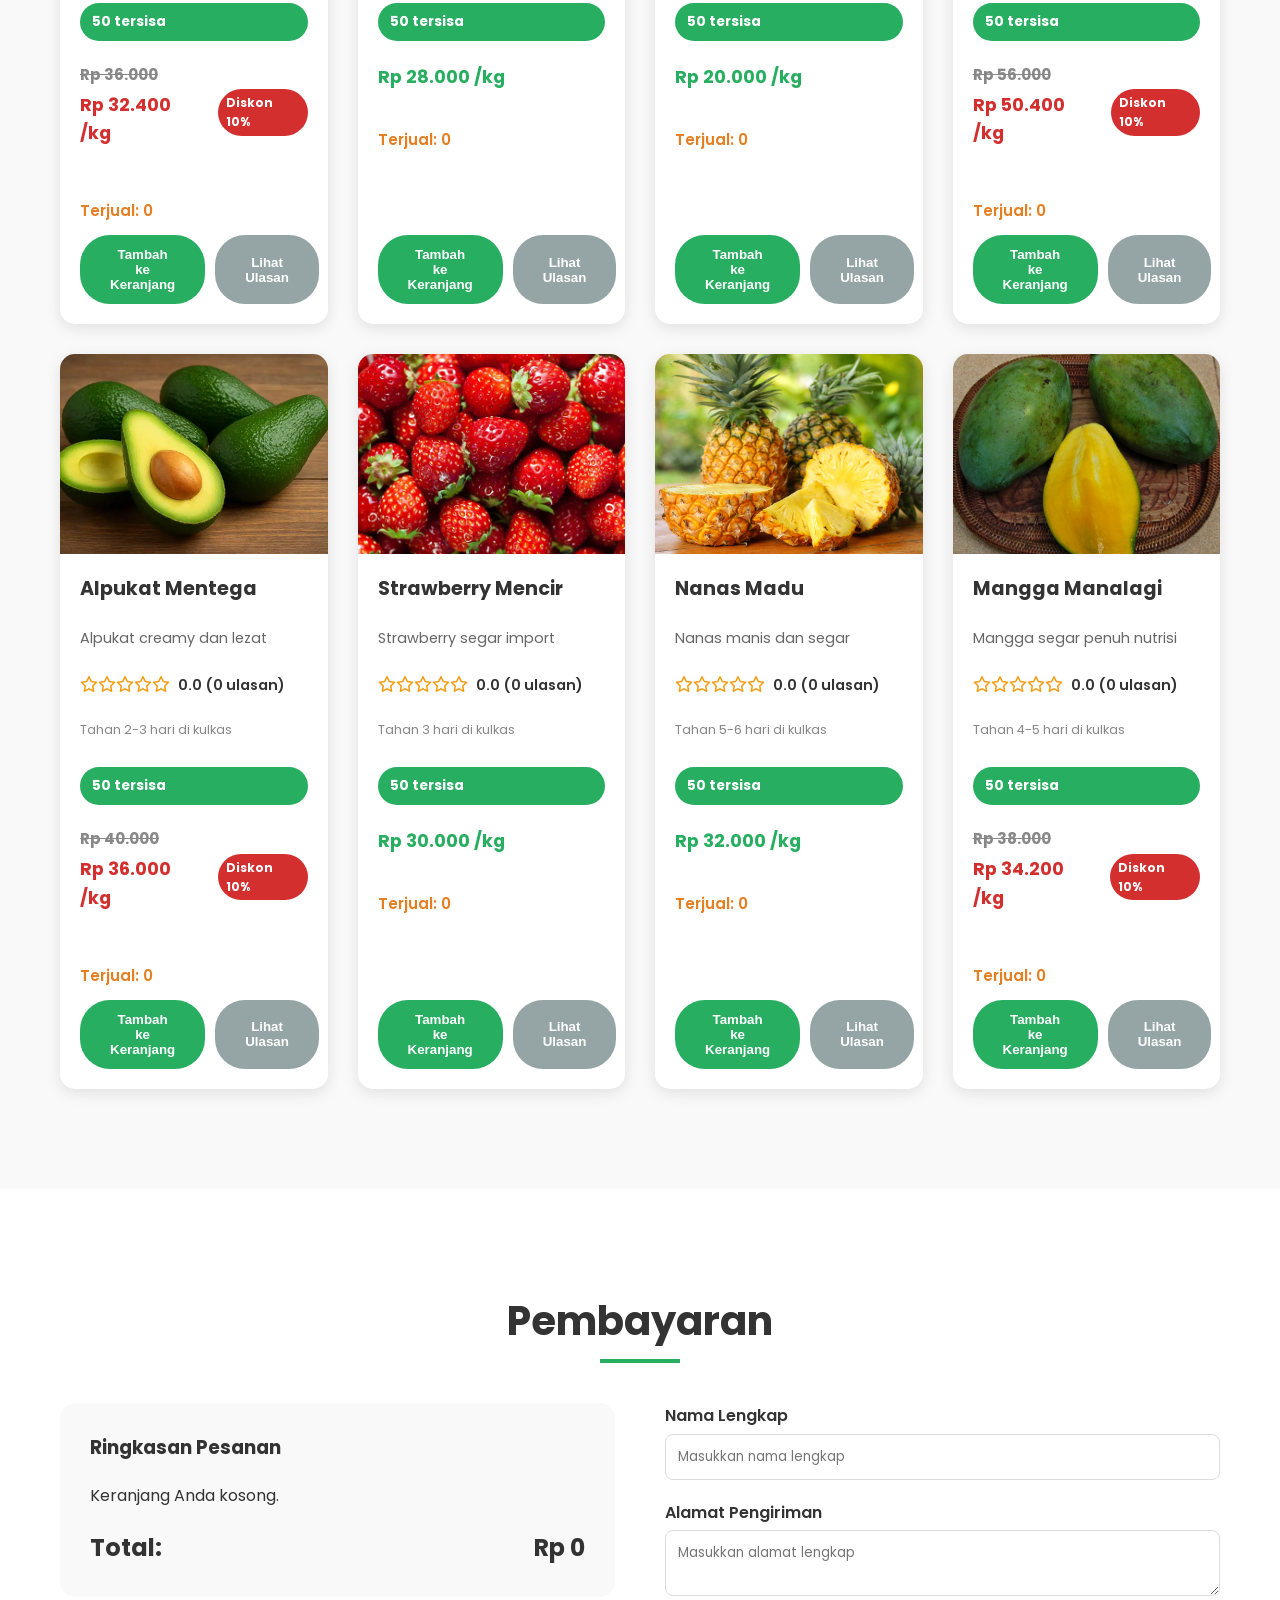
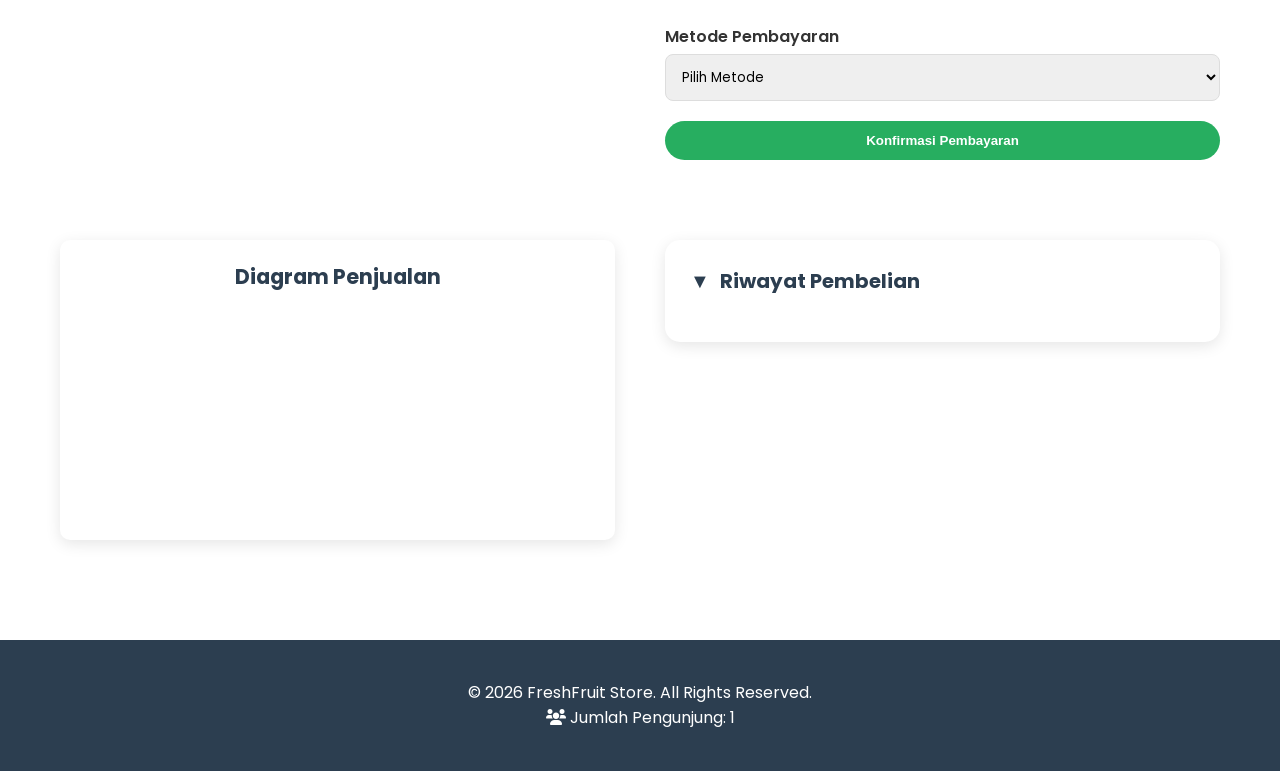
==== commit de2ed372: "Add files via upload" ====
--- a/index.html
+++ b/index.html
@@ -78,12 +78,40 @@
                     </div>
                     <div class="form-group">
                         <label>Metode Pembayaran</label>
-                        <select required>
+                        <select id="payment-method" required>
                             <option value="">Pilih Metode</option>
                             <option value="transfer">Transfer Bank</option>
                             <option value="e-wallet">E-Wallet (OVO/Dana)</option>
                             <option value="cod">Bayar di Tempat (COD)</option>
                         </select>
+                    </div>
+                    <div id="payment-details" class="payment-details" style="display: none;">
+                        <div id="bank-transfer-details" class="payment-info" style="display: none;">
+                            <h4>Detail Transfer Bank</h4>
+                            <div class="payment-info__item">
+                                <label>Bank BRI</label>
+                                <p class="payment-number">1234 5678 9012 3456</p>
+                            </div>
+                            <div class="payment-info__item">
+                                <label>Bank Mandiri</label>
+                                <p class="payment-number">9876 5432 1098 7654</p>
+                            </div>
+                            <div class="payment-info__item">
+                                <label>Atas Nama</label>
+                                <p>TokoBuah Ceria</p>
+                            </div>
+                        </div>
+                        <div id="ewallet-details" class="payment-info" style="display: none;">
+                            <h4>Detail E-Wallet</h4>
+                            <div class="payment-info__item">
+                                <label>OVO</label>
+                                <p class="payment-number">081234567890</p>
+                            </div>
+                            <div class="payment-info__item">
+                                <label>Dana</label>
+                                <p class="payment-number">081987654321</p>
+                            </div>
+                        </div>
                     </div>
                     <button type="submit" class="btn btn--success btn--full">Konfirmasi Pembayaran</button>
                 </form>
--- a/styles.css
+++ b/styles.css
@@ -190,6 +190,7 @@
     display: grid;
     grid-template-columns: repeat(auto-fit, minmax(250px, 1fr));
     gap: 30px;
+    align-items: stretch;
 }
 
 .card {
@@ -198,6 +199,9 @@
     overflow: hidden;
     box-shadow: var(--shadow);
     transition: var(--transition);
+    display: flex;
+    flex-direction: column;
+    height: 100%;
 }
 
 .card:hover {
@@ -212,6 +216,10 @@
 
 .card__info {
     padding: 20px;
+    display: flex;
+    flex-direction: column;
+    gap: 12px;
+    flex: 1;
 }
 
 .card__title {
@@ -256,6 +264,44 @@
     font-size: 1.1rem;
     margin-bottom: 15px;
     display: block;
+}
+
+.card__price-row {
+    display: flex;
+    align-items: center;
+    justify-content: space-between;
+    gap: 12px;
+    margin-bottom: 15px;
+}
+
+.card__price-group {
+    display: flex;
+    flex-direction: column;
+    gap: 4px;
+}
+
+.card__price--original {
+    color: #888;
+    text-decoration: line-through;
+    font-size: 0.95rem;
+    margin-bottom: 0;
+}
+
+.card__price--discounted {
+    color: #d32f2f;
+    font-size: 1.1rem;
+    display: block;
+}
+
+.discount-badge {
+    display: inline-block;
+    margin-top: 0;
+    padding: 4px 8px;
+    background: #d32f2f;
+    color: #fff;
+    border-radius: 999px;
+    font-size: 0.75rem;
+    font-weight: 700;
 }
 
 .card__stock {
@@ -488,6 +534,58 @@
     border: 1px solid #ddd;
     border-radius: 8px;
     font-family: inherit;
+}
+
+/* Payment Details */
+.payment-details {
+    margin: 20px 0;
+    padding: 20px;
+    background: #f0f8f4;
+    border-radius: 12px;
+    border-left: 4px solid var(--primary-color);
+}
+
+.payment-details h4 {
+    font-size: 1.1rem;
+    color: var(--dark-color);
+    margin-bottom: 15px;
+    font-weight: 700;
+}
+
+.payment-info {
+    display: flex;
+    flex-direction: column;
+    gap: 12px;
+}
+
+.payment-info__item {
+    background: var(--white);
+    padding: 12px 15px;
+    border-radius: 8px;
+    border: 1px solid #ddd;
+}
+
+.payment-info__item label {
+    display: block;
+    font-weight: 600;
+    color: var(--dark-color);
+    margin-bottom: 5px;
+    font-size: 0.95rem;
+}
+
+.payment-number {
+    font-size: 1rem;
+    color: var(--primary-color);
+    font-weight: 700;
+    font-family: 'Courier New', monospace;
+    margin: 0;
+    letter-spacing: 1px;
+}
+
+.payment-info__item p {
+    color: #666;
+    font-size: 0.95rem;
+    margin: 0;
 }
 
 .footer {
@@ -539,7 +637,7 @@
 .card__actions {
     display: flex;
     gap: 10px;
-    margin-top: 15px;
+    margin-top: auto;
 }
 
 .btn--secondary {
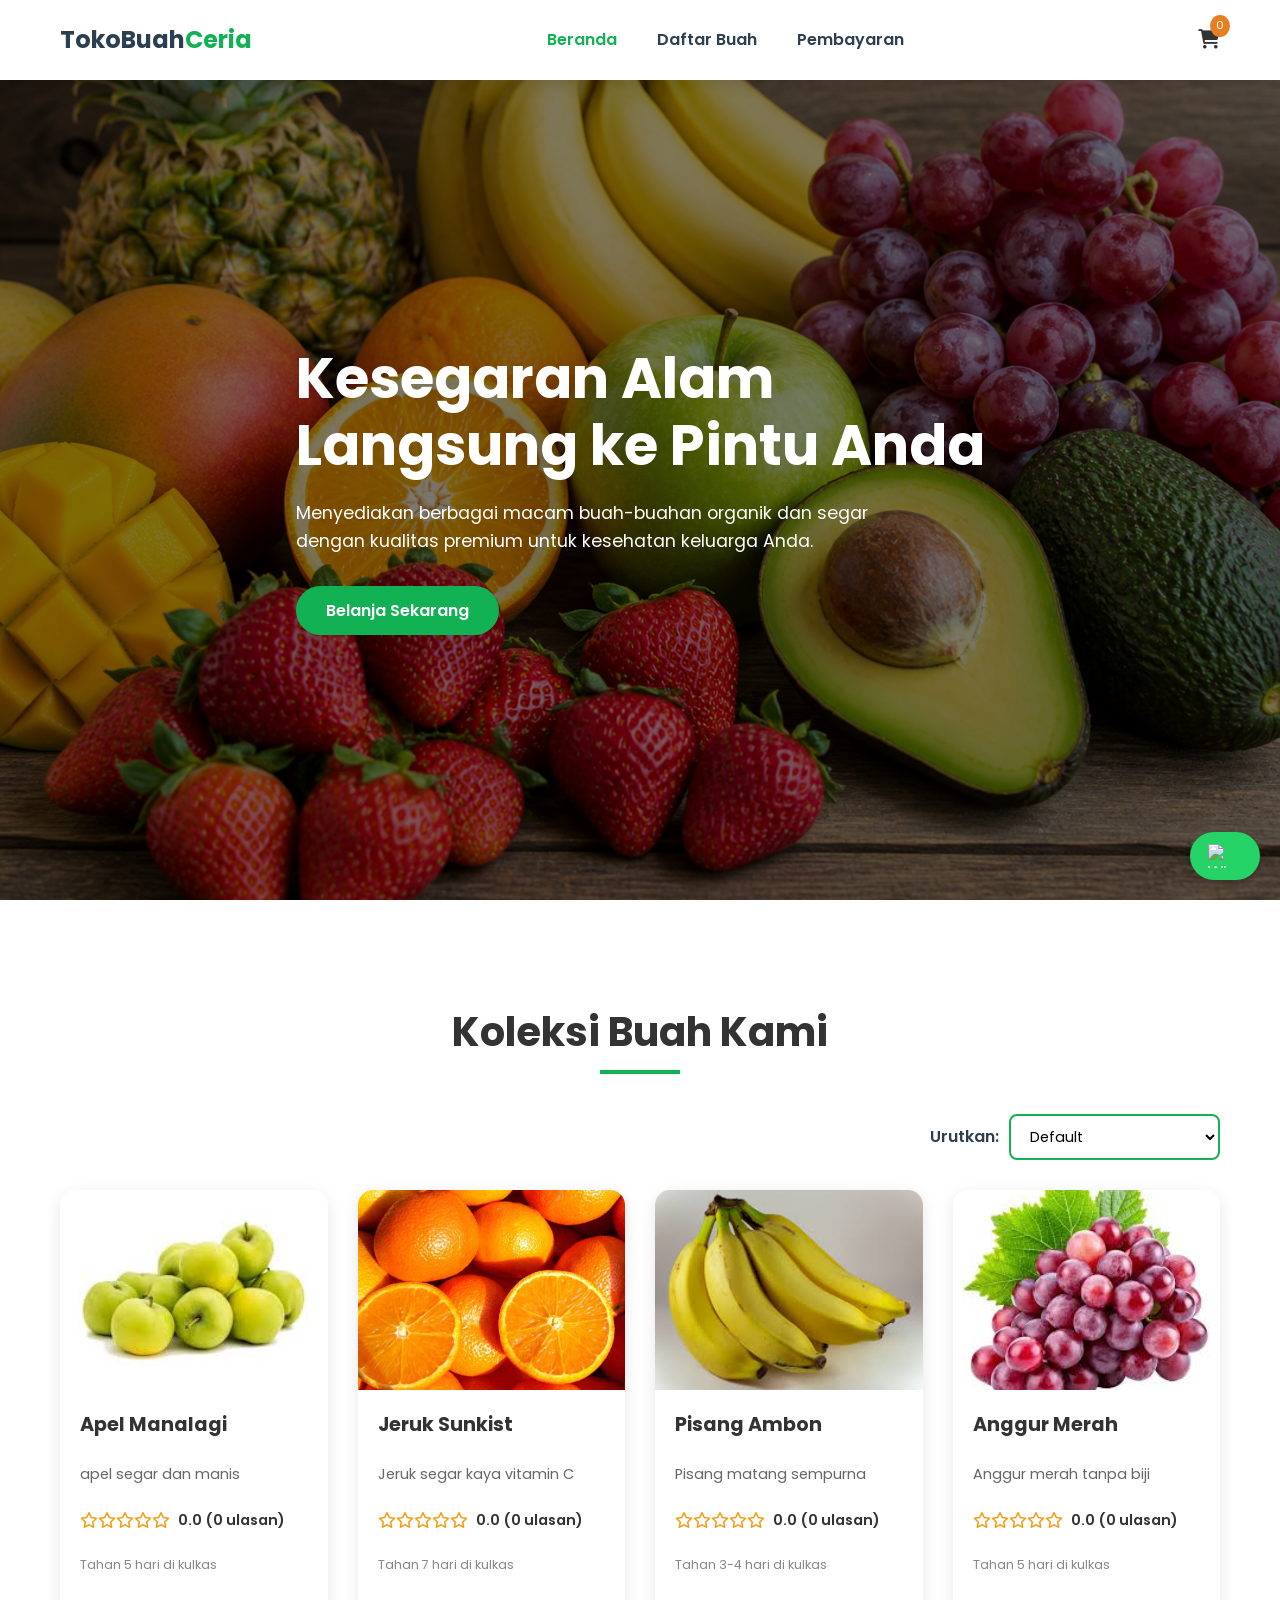
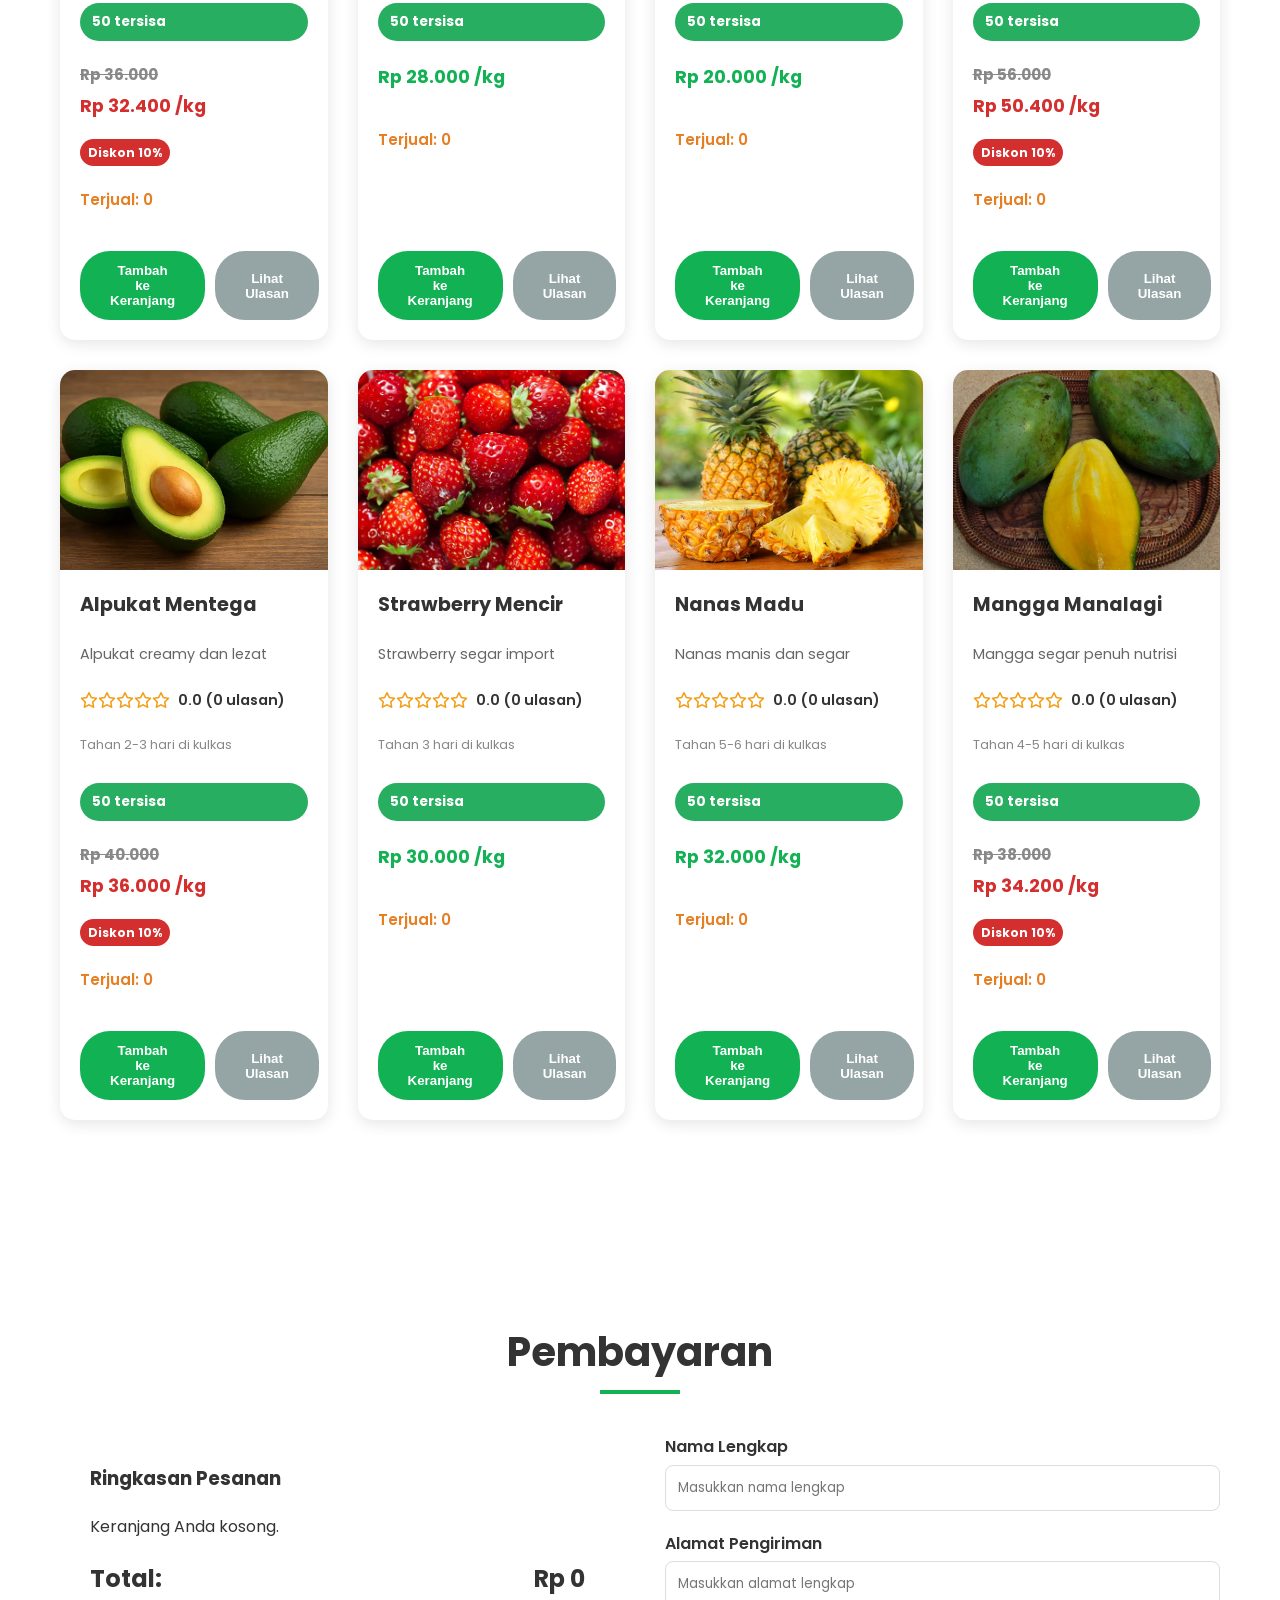
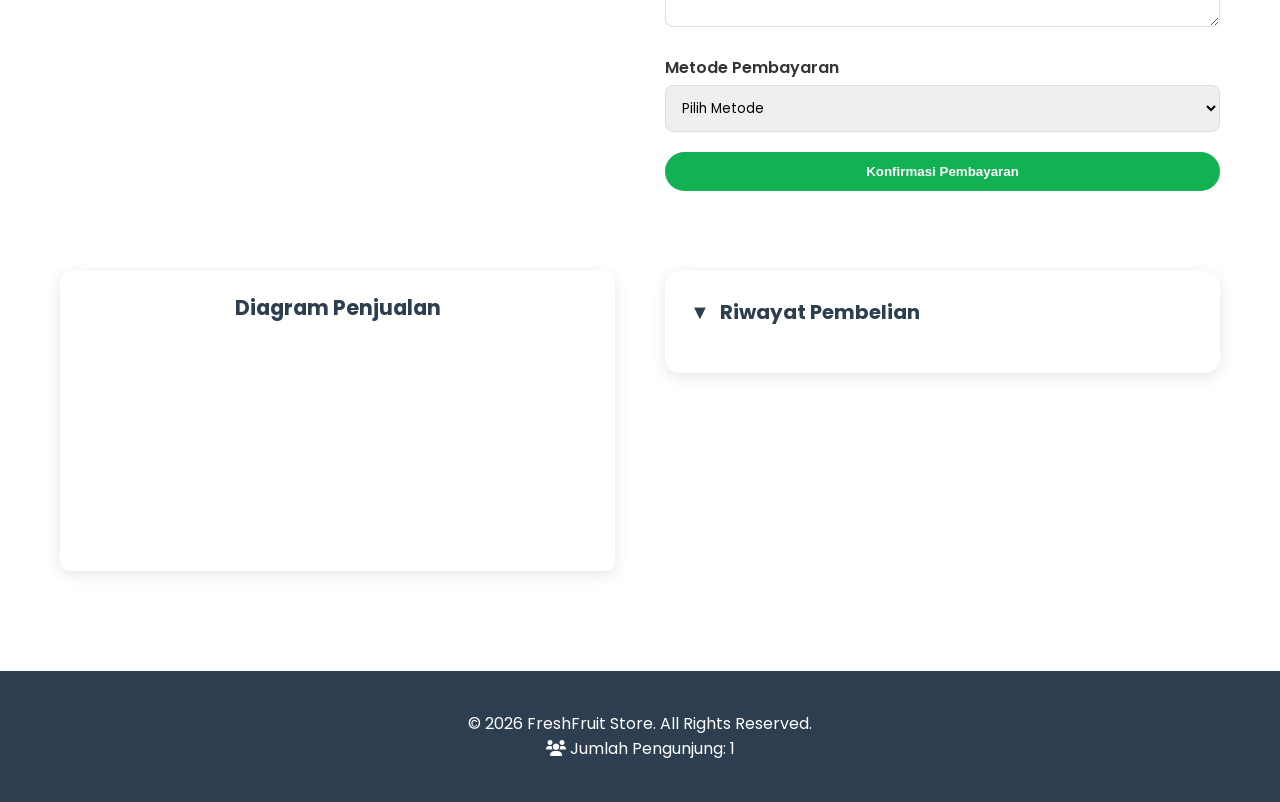
==== commit ac847cf5: "Add files via upload" ====
--- a/index.html
+++ b/index.html
@@ -20,9 +20,10 @@
                 <li><a href="#home" class="navbar__link active">Beranda</a></li>
                 <li><a href="#list" class="navbar__link">Daftar Buah</a></li>
                 <li><a href="#checkout" class="navbar__link">Pembayaran</a></li>
+                
             </ul>
             <div class="navbar__cart">
-                <i class="fas fa-shopping-cart"></i>
+                <i class="fas fa-shopping-cart"></i>    
                 <span id="cart-count">0</span>
             </div>
         </div>
@@ -32,11 +33,11 @@
         <div class="container hero__content">
             <h1>Kesegaran Alam <br>Langsung ke Pintu Anda</h1>
             <p>Menyediakan berbagai macam buah-buahan organik dan segar dengan kualitas premium untuk kesehatan keluarga Anda.</p>
-            <a href="#list" class="btn btn--primary">Belanja Sekarang</a>
+            <a href="#list" class="btn btn--primary"    `````````````````````````````````````````       >Belanja Sekarang</a>
         </div>
     </section>
 
-    <section id="list" class="products">
+    <section id="list"class="products">
         <div class="container">
             <h2 class="section-title">Koleksi Buah Kami</h2>
             <div class="products__sort">
@@ -119,7 +120,7 @@
                     <h3>Diagram Penjualan</h3>
                     <canvas id="salesChart" width="1000" height="400"></canvas>
                 </div>
-                <details class="checkout__history">
+                <details class="checkout__history" id="purchase-history-section">
                     <summary>Riwayat Pembelian</summary>
                     <div id="purchase-history" class="history__list">
                         <p class="empty-msg">Belum ada riwayat transaksi.</p>
--- a/styles.css
+++ b/styles.css
@@ -1,8 +1,8 @@
 :root {
-    --primary-color: #27ae60;
+    --primary-color: #12b154;
     --secondary-color: #2ecc71;
     --dark-color: #2c3e50;
-    --light-color: #f9f9f9;
+    --light-color: #ffffff;
     --accent-color: #e67e22;
     --text-color: #333;
     --white: #ffffff;
@@ -14,13 +14,14 @@
     margin: 0;
     padding: 0;
     box-sizing: border-box;
+    scroll-behavior: smooth;
 }
 
 body {
     font-family: 'Poppins', sans-serif;
     line-height: 1.6;
     color: var(--text-color);
-    background-color: #fff;
+    background-color: #ffffff;
     scroll-behavior: smooth;
 }
 
@@ -30,7 +31,6 @@
     padding: 0 20px;
 }
 
-/* Navbar */
 .navbar {
     background: var(--white);
     height: 80px;
@@ -99,7 +99,7 @@
     color: var(--primary-color);
 }
 
-/* Hero */
+
 .hero {
     height: 100vh;
     background: linear-gradient(rgba(0,0,0,0.5), rgba(0,0,0,0.5)), url('ChatGPT Image May 5, 2026, 01_21_24 PM.png') center/cover;
@@ -121,7 +121,7 @@
     max-width: 600px;
 }
 
-/* Products */
+
 .products {
     padding: 100px 0;
     background: var(--light-color);
@@ -190,7 +190,7 @@
     display: grid;
     grid-template-columns: repeat(auto-fit, minmax(250px, 1fr));
     gap: 30px;
-    align-items: stretch;
+    align-items: start;
 }
 
 .card {
@@ -201,7 +201,8 @@
     transition: var(--transition);
     display: flex;
     flex-direction: column;
-    height: 100%;
+    height: 750px;
+    justify-content: space-between;
 }
 
 .card:hover {
@@ -266,25 +267,11 @@
     display: block;
 }
 
-.card__price-row {
-    display: flex;
-    align-items: center;
-    justify-content: space-between;
-    gap: 12px;
-    margin-bottom: 15px;
-}
-
-.card__price-group {
-    display: flex;
-    flex-direction: column;
-    gap: 4px;
-}
-
 .card__price--original {
     color: #888;
     text-decoration: line-through;
     font-size: 0.95rem;
-    margin-bottom: 0;
+    margin-bottom: 5px;
 }
 
 .card__price--discounted {
@@ -295,7 +282,7 @@
 
 .discount-badge {
     display: inline-block;
-    margin-top: 0;
+    margin-top: 4px;
     padding: 4px 8px;
     background: #d32f2f;
     color: #fff;
@@ -330,7 +317,7 @@
     background: #c0392b;
 }
 
-/* Buttons */
+
 .btn {
     display: inline-block;
     padding: 12px 30px;
@@ -345,6 +332,7 @@
 .btn--primary {
     background: var(--primary-color);
     color: var(--white);
+    
 }
 
 .btn--primary:hover {
@@ -372,7 +360,7 @@
     width: 100%;
 }
 
-/* Checkout */
+
 .checkout {
     padding: 100px 0;
 }
